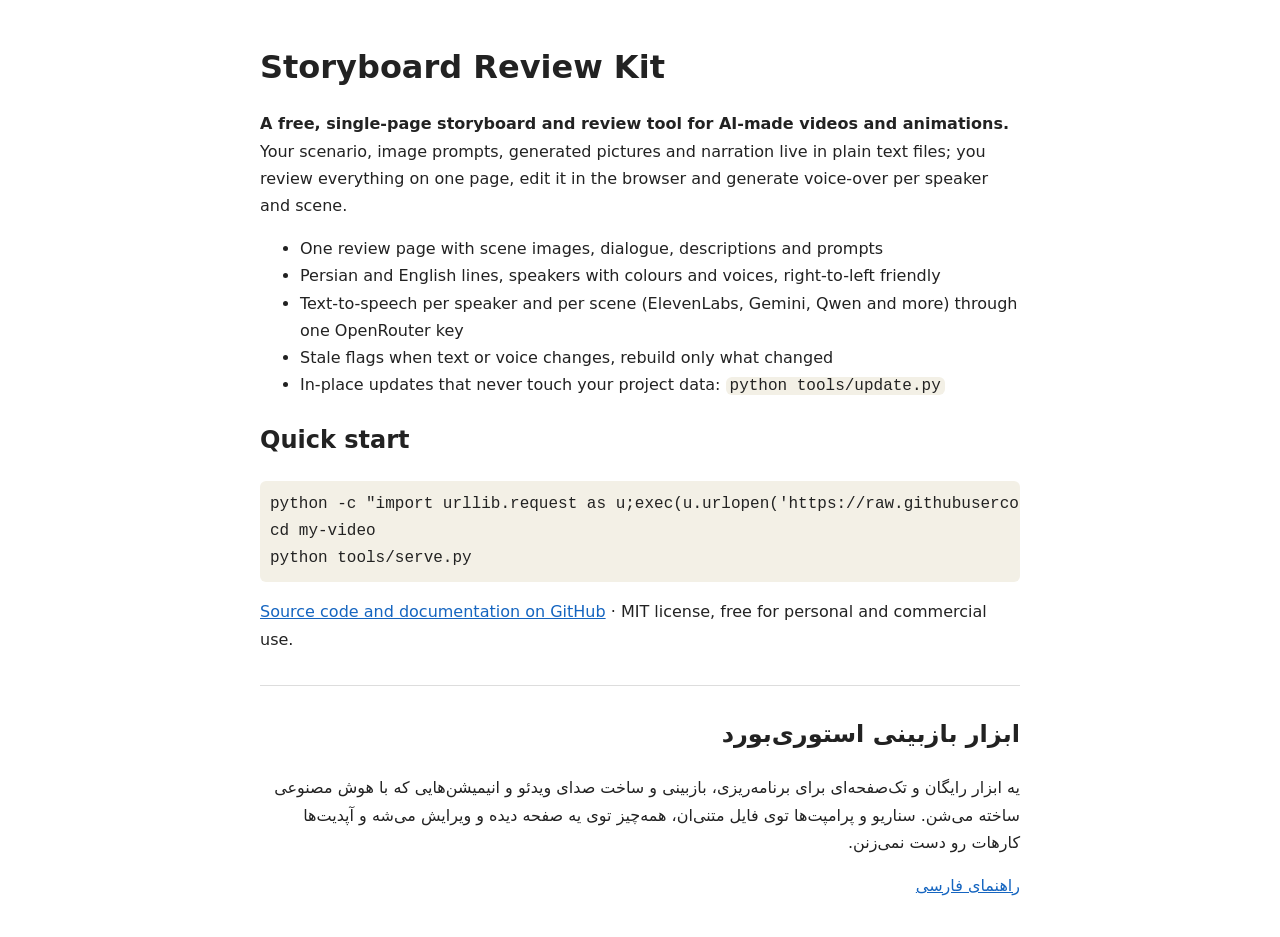
==== docs/index.html @ 9cbb5c78 "نسخهٔ اول ابزار بازبینی استوری‌بورد: صفحهٔ بازبینی، ساخت صدا و آپدیت درجا Co-Authored-By: Claude Son" ====
<!DOCTYPE html>
<html lang="en">
<head>
<meta charset="utf-8">
<meta name="viewport" content="width=device-width,initial-scale=1">
<title>Storyboard Review Kit: free storyboard and voice-over review tool for AI videos</title>
<meta name="description" content="Free open-source one-page storyboard tool: review scenes, images, prompts and dialogue, edit in the browser, generate voice-over per speaker with ElevenLabs, Gemini and more. Persian and English. MIT license.">
<meta name="keywords" content="storyboard tool, AI video production, text to speech, voice-over, scenario editor, image prompts, animation pipeline, Persian, Farsi, OpenRouter, ElevenLabs, Google Flow">
<link rel="canonical" href="https://alishafiee1.github.io/storyboard-review-kit/">
<meta property="og:type" content="website">
<meta property="og:title" content="Storyboard Review Kit">
<meta property="og:description" content="Free one-page storyboard and voice-over review tool for AI-made videos. Plain-text projects, in-browser editing, per-speaker voices.">
<meta property="og:url" content="https://alishafiee1.github.io/storyboard-review-kit/">
<meta name="twitter:card" content="summary">
<script type="application/ld+json">
{"@context":"https://schema.org","@type":"SoftwareSourceCode","name":"Storyboard Review Kit","description":"Free one-page storyboard, review and voice-over tool for AI-made videos and animations.","codeRepository":"https://github.com/alishafiee1/storyboard-review-kit","programmingLanguage":["Python","JavaScript","HTML"],"license":"https://opensource.org/licenses/MIT","inLanguage":["en","fa"],"author":{"@type":"Person","name":"Ali Shafiee","url":"https://github.com/alishafiee1"}}
</script>
<style>body{font:16px/1.7 system-ui,sans-serif;max-width:760px;margin:40px auto;padding:0 16px;color:#222}code,pre{background:#f3f0e6;border-radius:6px}pre{padding:10px;overflow:auto}code{padding:0 4px}a{color:#1565c0}h1{margin-bottom:0}.fa{direction:rtl;text-align:right;margin-top:32px;border-top:1px solid #ddd;padding-top:8px}</style>
</head>
<body>
<h1>Storyboard Review Kit</h1>
<p><b>A free, single-page storyboard and review tool for AI-made videos and animations.</b> Your scenario, image prompts, generated pictures and narration live in plain text files; you review everything on one page, edit it in the browser and generate voice-over per speaker and scene.</p>
<ul>
<li>One review page with scene images, dialogue, descriptions and prompts</li>
<li>Persian and English lines, speakers with colours and voices, right-to-left friendly</li>
<li>Text-to-speech per speaker and per scene (ElevenLabs, Gemini, Qwen and more) through one OpenRouter key</li>
<li>Stale flags when text or voice changes, rebuild only what changed</li>
<li>In-place updates that never touch your project data: <code>python tools/update.py</code></li>
</ul>
<h2>Quick start</h2>
<pre>python -c "import urllib.request as u;exec(u.urlopen('https://raw.githubusercontent.com/alishafiee1/storyboard-review-kit/main/tools/update.py').read())" --new my-video
cd my-video
python tools/serve.py</pre>
<p><a href="https://github.com/alishafiee1/storyboard-review-kit">Source code and documentation on GitHub</a> · MIT license, free for personal and commercial use.</p>
<div class="fa" lang="fa" dir="rtl"><h2>ابزار بازبینی استوری‌بورد</h2>
<p>یه ابزار رایگان و تک‌صفحه‌ای برای برنامه‌ریزی، بازبینی و ساخت صدای ویدئو و انیمیشن‌هایی که با هوش مصنوعی ساخته می‌شن. سناریو و پرامپت‌ها توی فایل متنی‌ان، همه‌چیز توی یه صفحه دیده و ویرایش می‌شه و آپدیت‌ها کارهات رو دست نمی‌زنن.</p>
<p><a href="https://github.com/alishafiee1/storyboard-review-kit/blob/main/README.fa.md">راهنمای فارسی</a></p></div>
</body>
</html>
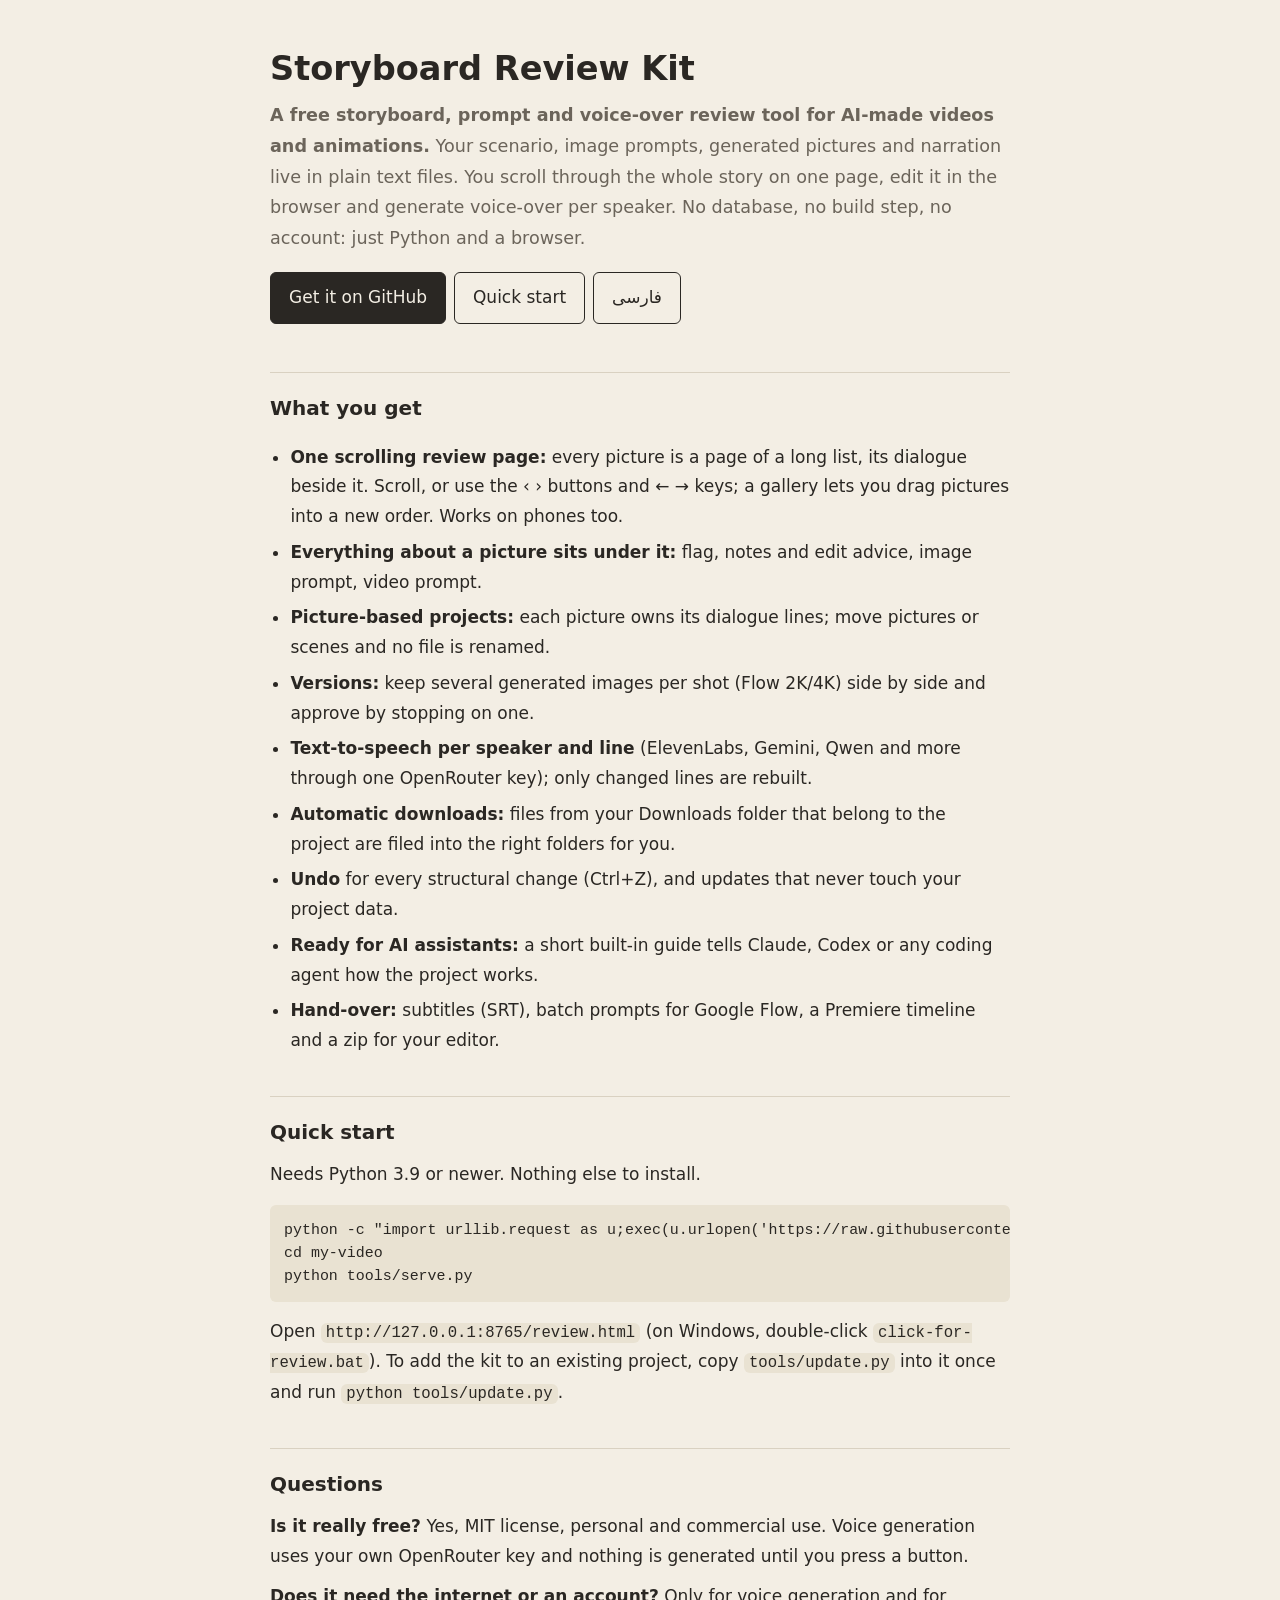
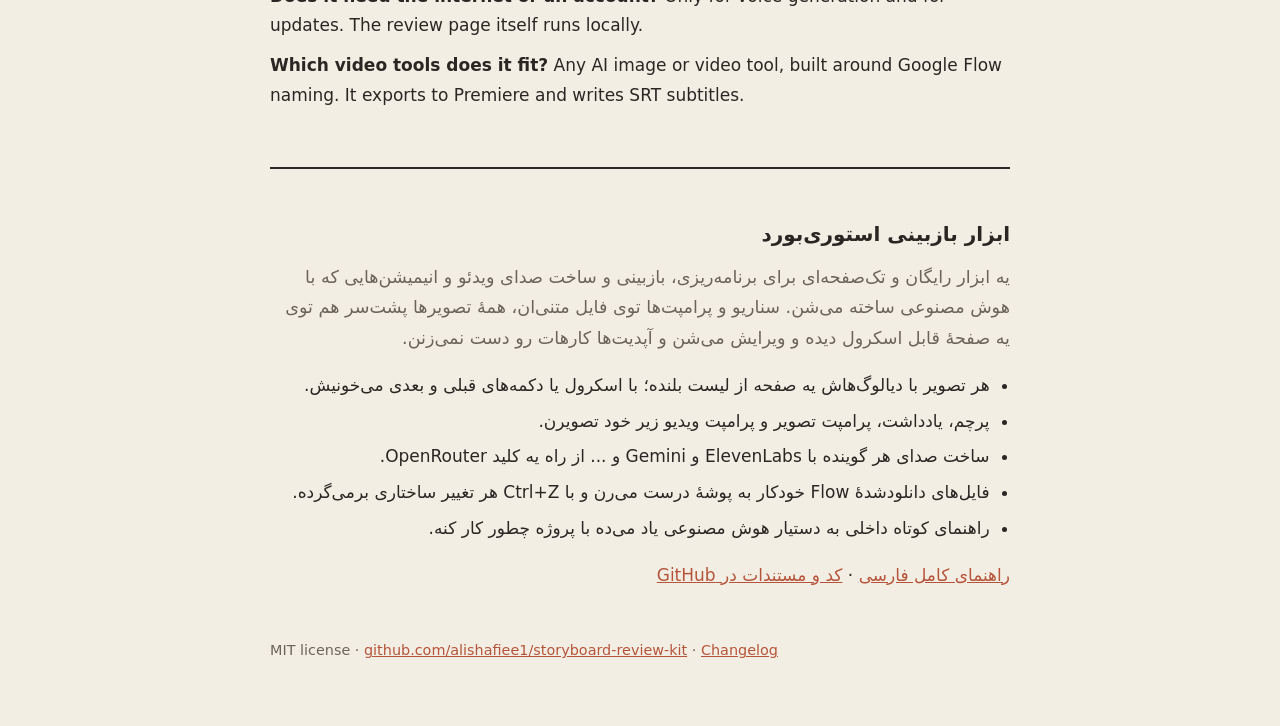
==== commit 7d9adb9b: "نسخهٔ ۲٫۴: صفحهٔ بازبینی حالا یک لیست بلند قابل اسکرول است (هر تصویر با دیالوگ‌هایش یک صفحه؛ دکمه‌ها" ====
--- a/docs/index.html
+++ b/docs/index.html
@@ -3,37 +3,87 @@
 <head>
 <meta charset="utf-8">
 <meta name="viewport" content="width=device-width,initial-scale=1">
-<title>Storyboard Review Kit: free storyboard and voice-over review tool for AI videos</title>
-<meta name="description" content="Free open-source one-page storyboard tool: review scenes, images, prompts and dialogue, edit in the browser, generate voice-over per speaker with ElevenLabs, Gemini and more. Persian and English. MIT license.">
-<meta name="keywords" content="storyboard tool, AI video production, text to speech, voice-over, scenario editor, image prompts, animation pipeline, Persian, Farsi, OpenRouter, ElevenLabs, Google Flow">
+<title>Storyboard Review Kit: free storyboard, prompt and voice-over review tool for AI videos</title>
+<meta name="google-site-verification" content="4BKxeyVs1309lyRhzwXUnrfFYp3hBZ9AURDtoxBOxXw" />
+<meta name="description" content="Free open-source storyboard tool for AI-made videos: scroll through every scene picture with its dialogue, edit in the browser, keep image prompts, versions and voice-over per speaker (ElevenLabs, Gemini via OpenRouter). Plain text files, undo, Premiere export. Persian and English. MIT license.">
+<meta name="keywords" content="storyboard tool, AI video production, text to speech, voice-over, scenario editor, image prompts, Google Flow, Premiere export, animation pipeline, Persian, Farsi, OpenRouter, ElevenLabs">
 <link rel="canonical" href="https://alishafiee1.github.io/storyboard-review-kit/">
+<link rel="alternate" hreflang="en" href="https://alishafiee1.github.io/storyboard-review-kit/">
+<link rel="alternate" hreflang="fa" href="https://alishafiee1.github.io/storyboard-review-kit/#fa">
 <meta property="og:type" content="website">
 <meta property="og:title" content="Storyboard Review Kit">
-<meta property="og:description" content="Free one-page storyboard and voice-over review tool for AI-made videos. Plain-text projects, in-browser editing, per-speaker voices.">
+<meta property="og:description" content="Free storyboard, prompt and voice-over review tool for AI-made videos. One scrolling page, plain-text projects, per-speaker voices, undo, Premiere export.">
 <meta property="og:url" content="https://alishafiee1.github.io/storyboard-review-kit/">
 <meta name="twitter:card" content="summary">
 <script type="application/ld+json">
-{"@context":"https://schema.org","@type":"SoftwareSourceCode","name":"Storyboard Review Kit","description":"Free one-page storyboard, review and voice-over tool for AI-made videos and animations.","codeRepository":"https://github.com/alishafiee1/storyboard-review-kit","programmingLanguage":["Python","JavaScript","HTML"],"license":"https://opensource.org/licenses/MIT","inLanguage":["en","fa"],"author":{"@type":"Person","name":"Ali Shafiee","url":"https://github.com/alishafiee1"}}
+{"@context":"https://schema.org","@type":"SoftwareApplication","name":"Storyboard Review Kit","applicationCategory":"MultimediaApplication","operatingSystem":"Windows, macOS, Linux","description":"Free storyboard, review and voice-over tool for AI-made videos and animations: one scrolling review page, plain-text projects, image versions, per-speaker text-to-speech, undo and Premiere export.","softwareVersion":"2.4.0","url":"https://alishafiee1.github.io/storyboard-review-kit/","downloadUrl":"https://github.com/alishafiee1/storyboard-review-kit","codeRepository":"https://github.com/alishafiee1/storyboard-review-kit","programmingLanguage":["Python","JavaScript","HTML"],"license":"https://opensource.org/licenses/MIT","inLanguage":["en","fa"],"offers":{"@type":"Offer","price":"0","priceCurrency":"USD"},"author":{"@type":"Person","name":"Ali Shafiee","url":"https://github.com/alishafiee1"}}
 </script>
-<style>body{font:16px/1.7 system-ui,sans-serif;max-width:760px;margin:40px auto;padding:0 16px;color:#222}code,pre{background:#f3f0e6;border-radius:6px}pre{padding:10px;overflow:auto}code{padding:0 4px}a{color:#1565c0}h1{margin-bottom:0}.fa{direction:rtl;text-align:right;margin-top:32px;border-top:1px solid #ddd;padding-top:8px}</style>
+<style>
+:root{--paper:#f3eee4;--ink:#2a2723;--muted:#6b645a;--line:#d9d1c1;--accent:#b5543a}
+*{box-sizing:border-box}
+body{margin:0;background:var(--paper);color:var(--ink);font:17px/1.75 system-ui,"Segoe UI",Tahoma,sans-serif}
+main{max-width:780px;margin:0 auto;padding:48px 20px 64px}
+h1{font-size:2.1rem;line-height:1.25;margin:0 0 8px}
+h2{font-size:1.25rem;margin:40px 0 10px;padding-top:18px;border-top:1px solid var(--line)}
+p{margin:10px 0}
+.lead{font-size:1.1rem;color:var(--muted)}
+ul{padding-left:1.2em}li{margin:6px 0}
+a{color:var(--accent)}
+code,pre{font-family:ui-monospace,Consolas,monospace;background:#e9e2d2;border-radius:6px}
+code{padding:1px 5px;font-size:.92em}
+pre{padding:14px;overflow:auto;font-size:.88em;line-height:1.55}
+.cta{display:inline-block;margin:8px 8px 8px 0;padding:10px 18px;border:1px solid var(--ink);border-radius:6px;color:var(--ink);text-decoration:none}
+.cta.main{background:var(--ink);color:var(--paper)}
+.fa{direction:rtl;text-align:right;margin-top:56px;padding-top:8px;border-top:2px solid var(--ink)}
+.fa ul{padding-left:0;padding-right:1.2em}
+footer{margin-top:48px;color:var(--muted);font-size:.9rem}
+</style>
 </head>
 <body>
+<main>
 <h1>Storyboard Review Kit</h1>
-<p><b>A free, single-page storyboard and review tool for AI-made videos and animations.</b> Your scenario, image prompts, generated pictures and narration live in plain text files; you review everything on one page, edit it in the browser and generate voice-over per speaker and scene.</p>
+<p class="lead"><b>A free storyboard, prompt and voice-over review tool for AI-made videos and animations.</b> Your scenario, image prompts, generated pictures and narration live in plain text files. You scroll through the whole story on one page, edit it in the browser and generate voice-over per speaker. No database, no build step, no account: just Python and a browser.</p>
+<p><a class="cta main" href="https://github.com/alishafiee1/storyboard-review-kit">Get it on GitHub</a><a class="cta" href="#quick-start">Quick start</a><a class="cta" href="#fa">فارسی</a></p>
+
+<h2>What you get</h2>
 <ul>
-<li>One review page with scene images, dialogue, descriptions and prompts</li>
-<li>Persian and English lines, speakers with colours and voices, right-to-left friendly</li>
-<li>Text-to-speech per speaker and per scene (ElevenLabs, Gemini, Qwen and more) through one OpenRouter key</li>
-<li>Stale flags when text or voice changes, rebuild only what changed</li>
-<li>In-place updates that never touch your project data: <code>python tools/update.py</code></li>
+<li><b>One scrolling review page:</b> every picture is a page of a long list, its dialogue beside it. Scroll, or use the ‹ › buttons and ← → keys; a gallery lets you drag pictures into a new order. Works on phones too.</li>
+<li><b>Everything about a picture sits under it:</b> flag, notes and edit advice, image prompt, video prompt.</li>
+<li><b>Picture-based projects:</b> each picture owns its dialogue lines; move pictures or scenes and no file is renamed.</li>
+<li><b>Versions:</b> keep several generated images per shot (Flow 2K/4K) side by side and approve by stopping on one.</li>
+<li><b>Text-to-speech per speaker and line</b> (ElevenLabs, Gemini, Qwen and more through one OpenRouter key); only changed lines are rebuilt.</li>
+<li><b>Automatic downloads:</b> files from your Downloads folder that belong to the project are filed into the right folders for you.</li>
+<li><b>Undo</b> for every structural change (Ctrl+Z), and updates that never touch your project data.</li>
+<li><b>Ready for AI assistants:</b> a short built-in guide tells Claude, Codex or any coding agent how the project works.</li>
+<li><b>Hand-over:</b> subtitles (SRT), batch prompts for Google Flow, a Premiere timeline and a zip for your editor.</li>
 </ul>
-<h2>Quick start</h2>
+
+<h2 id="quick-start">Quick start</h2>
+<p>Needs Python 3.9 or newer. Nothing else to install.</p>
 <pre>python -c "import urllib.request as u;exec(u.urlopen('https://raw.githubusercontent.com/alishafiee1/storyboard-review-kit/main/tools/update.py').read())" --new my-video
 cd my-video
 python tools/serve.py</pre>
-<p><a href="https://github.com/alishafiee1/storyboard-review-kit">Source code and documentation on GitHub</a> · MIT license, free for personal and commercial use.</p>
-<div class="fa" lang="fa" dir="rtl"><h2>ابزار بازبینی استوری‌بورد</h2>
-<p>یه ابزار رایگان و تک‌صفحه‌ای برای برنامه‌ریزی، بازبینی و ساخت صدای ویدئو و انیمیشن‌هایی که با هوش مصنوعی ساخته می‌شن. سناریو و پرامپت‌ها توی فایل متنی‌ان، همه‌چیز توی یه صفحه دیده و ویرایش می‌شه و آپدیت‌ها کارهات رو دست نمی‌زنن.</p>
-<p><a href="https://github.com/alishafiee1/storyboard-review-kit/blob/main/README.fa.md">راهنمای فارسی</a></p></div>
+<p>Open <code>http://127.0.0.1:8765/review.html</code> (on Windows, double-click <code>click-for-review.bat</code>). To add the kit to an existing project, copy <code>tools/update.py</code> into it once and run <code>python tools/update.py</code>.</p>
+
+<h2>Questions</h2>
+<p><b>Is it really free?</b> Yes, MIT license, personal and commercial use. Voice generation uses your own OpenRouter key and nothing is generated until you press a button.</p>
+<p><b>Does it need the internet or an account?</b> Only for voice generation and for updates. The review page itself runs locally.</p>
+<p><b>Which video tools does it fit?</b> Any AI image or video tool, built around Google Flow naming. It exports to Premiere and writes SRT subtitles.</p>
+
+<div class="fa" id="fa" lang="fa" dir="rtl">
+<h2 style="border:0;padding-top:0">ابزار بازبینی استوری‌بورد</h2>
+<p class="lead">یه ابزار رایگان و تک‌صفحه‌ای برای برنامه‌ریزی، بازبینی و ساخت صدای ویدئو و انیمیشن‌هایی که با هوش مصنوعی ساخته می‌شن. سناریو و پرامپت‌ها توی فایل متنی‌ان، همهٔ تصویرها پشت‌سر هم توی یه صفحهٔ قابل اسکرول دیده و ویرایش می‌شن و آپدیت‌ها کارهات رو دست نمی‌زنن.</p>
+<ul>
+<li>هر تصویر با دیالوگ‌هاش یه صفحه از لیست بلنده؛ با اسکرول یا دکمه‌های قبلی و بعدی می‌خونیش.</li>
+<li>پرچم، یادداشت، پرامپت تصویر و پرامپت ویدیو زیر خود تصویرن.</li>
+<li>ساخت صدای هر گوینده با ElevenLabs و Gemini و ... از راه یه کلید OpenRouter.</li>
+<li>فایل‌های دانلودشدهٔ Flow خودکار به پوشهٔ درست می‌رن و با Ctrl+Z هر تغییر ساختاری برمی‌گرده.</li>
+<li>راهنمای کوتاه داخلی به دستیار هوش مصنوعی یاد می‌ده با پروژه چطور کار کنه.</li>
+</ul>
+<p><a href="https://github.com/alishafiee1/storyboard-review-kit/blob/main/README.fa.md">راهنمای کامل فارسی</a> · <a href="https://github.com/alishafiee1/storyboard-review-kit">کد و مستندات در GitHub</a></p>
+</div>
+
+<footer>MIT license · <a href="https://github.com/alishafiee1/storyboard-review-kit">github.com/alishafiee1/storyboard-review-kit</a> · <a href="https://github.com/alishafiee1/storyboard-review-kit/blob/main/CHANGELOG.md">Changelog</a></footer>
+</main>
 </body>
 </html>
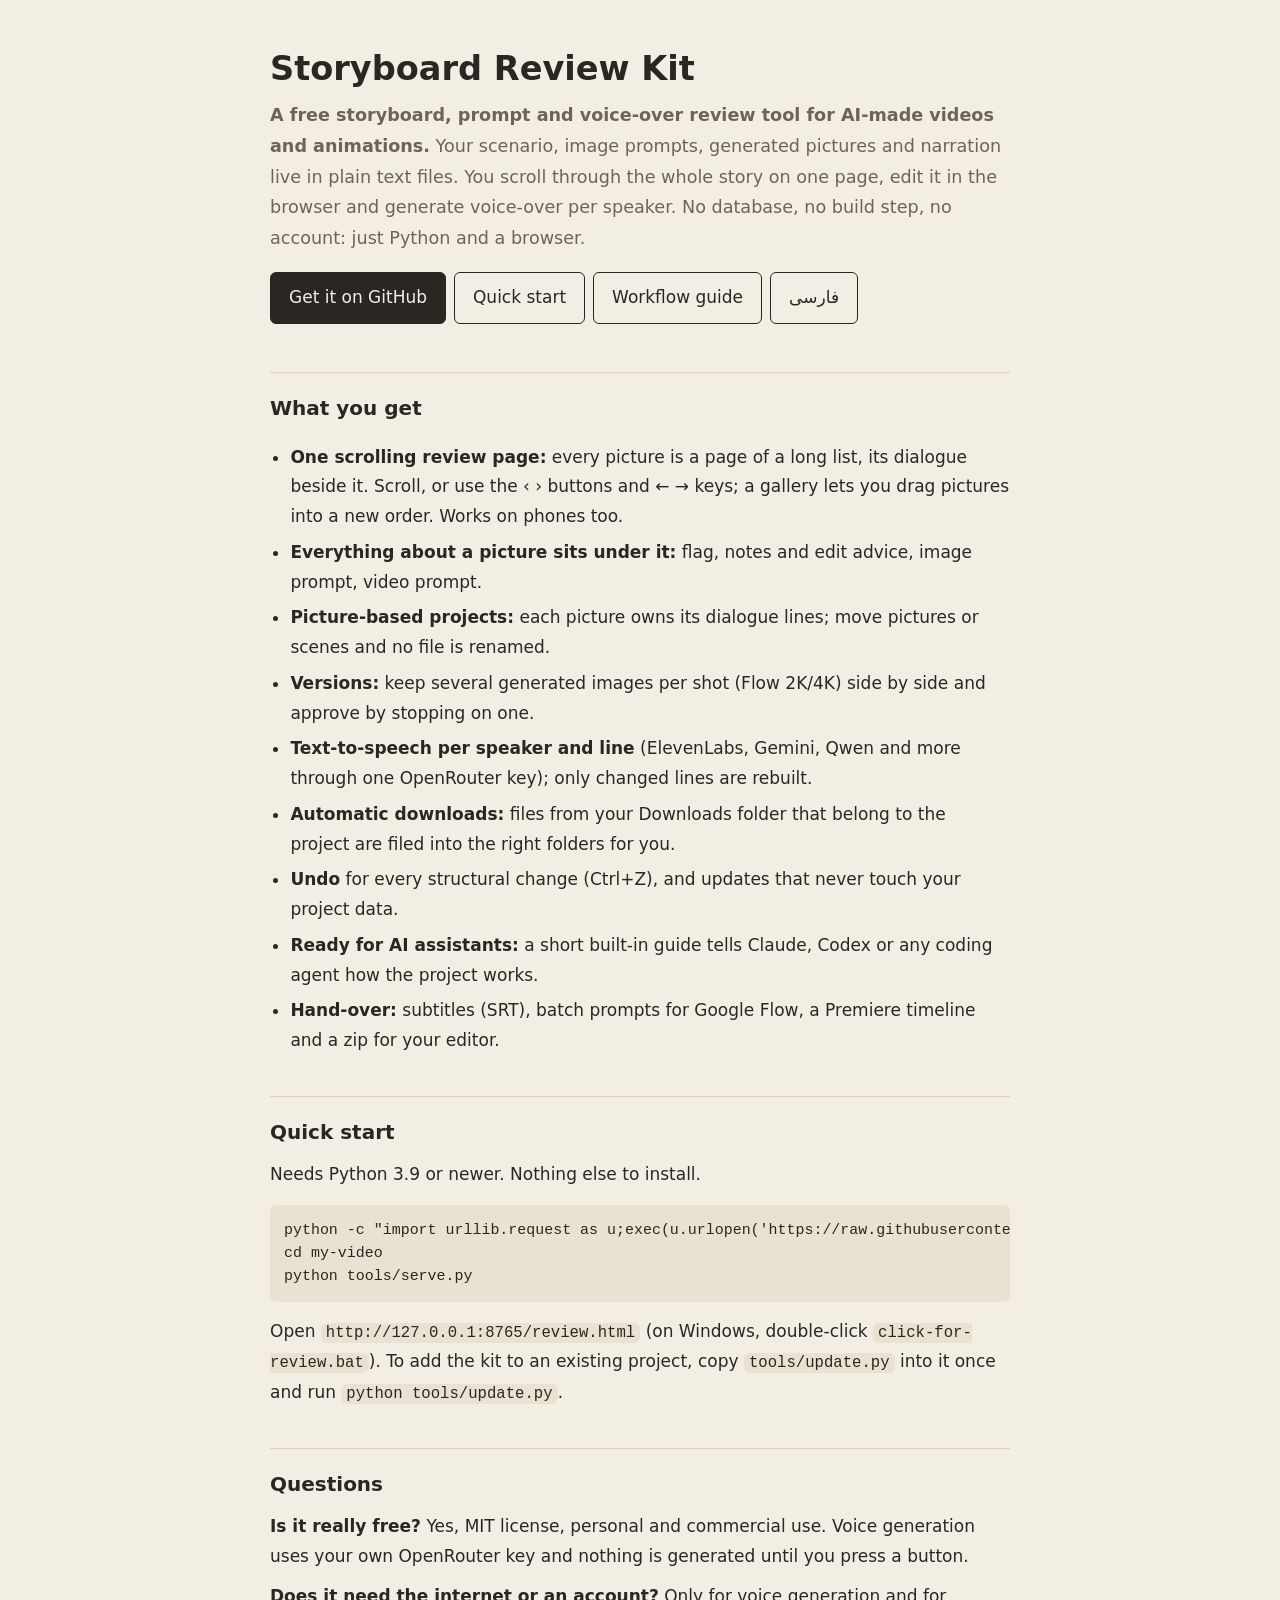
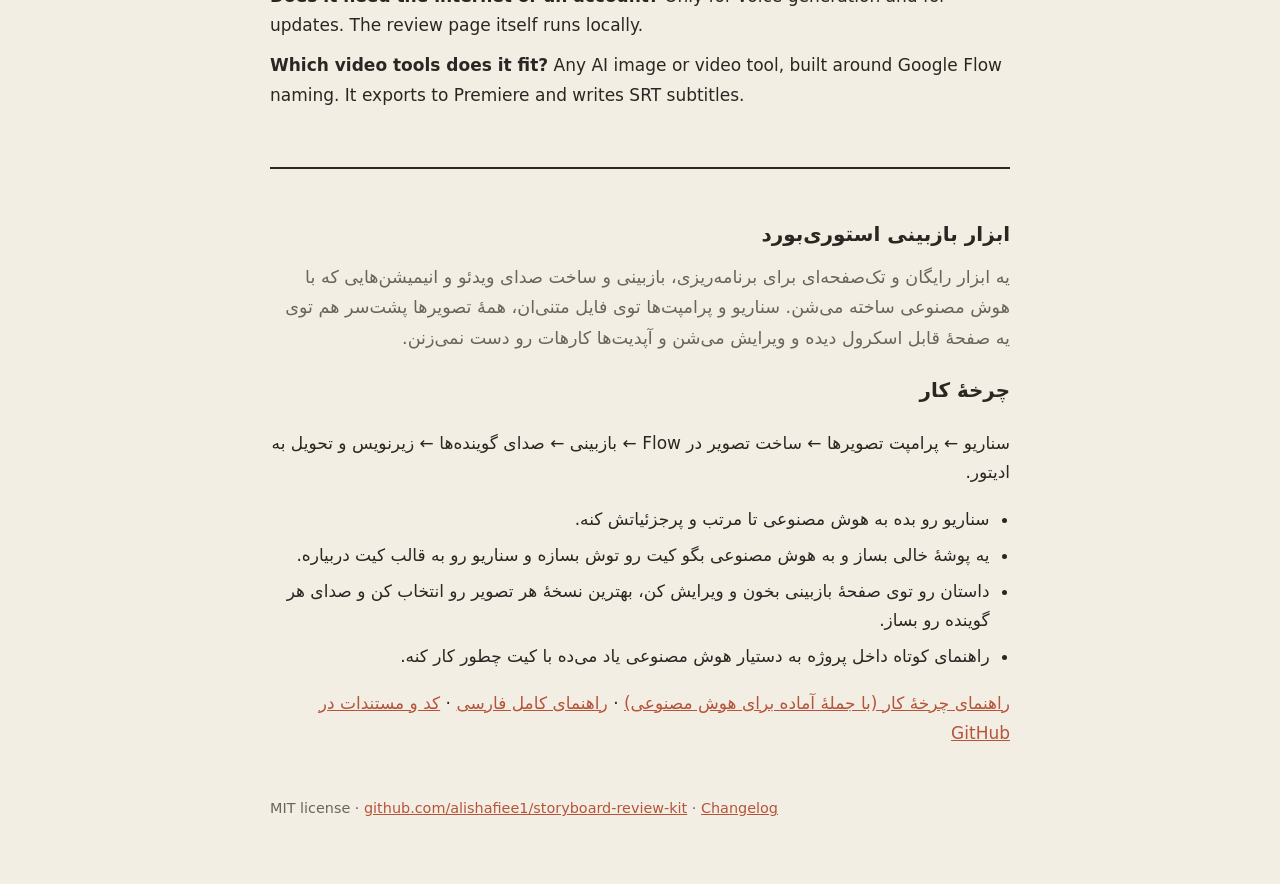
==== commit 02126499: "نسخهٔ ۲٫۵: پنل تنظیمات در منو (کلید OpenRouter با دکمهٔ تست، روشن و خاموش‌کردن نگهبان دانلودها و عوض" ====
--- a/docs/index.html
+++ b/docs/index.html
@@ -16,7 +16,7 @@
 <meta property="og:url" content="https://alishafiee1.github.io/storyboard-review-kit/">
 <meta name="twitter:card" content="summary">
 <script type="application/ld+json">
-{"@context":"https://schema.org","@type":"SoftwareApplication","name":"Storyboard Review Kit","applicationCategory":"MultimediaApplication","operatingSystem":"Windows, macOS, Linux","description":"Free storyboard, review and voice-over tool for AI-made videos and animations: one scrolling review page, plain-text projects, image versions, per-speaker text-to-speech, undo and Premiere export.","softwareVersion":"2.4.0","url":"https://alishafiee1.github.io/storyboard-review-kit/","downloadUrl":"https://github.com/alishafiee1/storyboard-review-kit","codeRepository":"https://github.com/alishafiee1/storyboard-review-kit","programmingLanguage":["Python","JavaScript","HTML"],"license":"https://opensource.org/licenses/MIT","inLanguage":["en","fa"],"offers":{"@type":"Offer","price":"0","priceCurrency":"USD"},"author":{"@type":"Person","name":"Ali Shafiee","url":"https://github.com/alishafiee1"}}
+{"@context":"https://schema.org","@type":"SoftwareApplication","name":"Storyboard Review Kit","applicationCategory":"MultimediaApplication","operatingSystem":"Windows, macOS, Linux","description":"Free storyboard, review and voice-over tool for AI-made videos and animations: one scrolling review page, plain-text projects, image versions, per-speaker text-to-speech, undo and Premiere export.","softwareVersion":"2.5.0","url":"https://alishafiee1.github.io/storyboard-review-kit/","downloadUrl":"https://github.com/alishafiee1/storyboard-review-kit","codeRepository":"https://github.com/alishafiee1/storyboard-review-kit","programmingLanguage":["Python","JavaScript","HTML"],"license":"https://opensource.org/licenses/MIT","inLanguage":["en","fa"],"offers":{"@type":"Offer","price":"0","priceCurrency":"USD"},"author":{"@type":"Person","name":"Ali Shafiee","url":"https://github.com/alishafiee1"}}
 </script>
 <style>
 :root{--paper:#f3eee4;--ink:#2a2723;--muted:#6b645a;--line:#d9d1c1;--accent:#b5543a}
@@ -43,7 +43,7 @@
 <main>
 <h1>Storyboard Review Kit</h1>
 <p class="lead"><b>A free storyboard, prompt and voice-over review tool for AI-made videos and animations.</b> Your scenario, image prompts, generated pictures and narration live in plain text files. You scroll through the whole story on one page, edit it in the browser and generate voice-over per speaker. No database, no build step, no account: just Python and a browser.</p>
-<p><a class="cta main" href="https://github.com/alishafiee1/storyboard-review-kit">Get it on GitHub</a><a class="cta" href="#quick-start">Quick start</a><a class="cta" href="#fa">فارسی</a></p>
+<p><a class="cta main" href="https://github.com/alishafiee1/storyboard-review-kit">Get it on GitHub</a><a class="cta" href="#quick-start">Quick start</a><a class="cta" href="https://github.com/alishafiee1/storyboard-review-kit/blob/main/WORKFLOW.md">Workflow guide</a><a class="cta" href="#fa">فارسی</a></p>
 
 <h2>What you get</h2>
 <ul>
@@ -73,14 +73,15 @@
 <div class="fa" id="fa" lang="fa" dir="rtl">
 <h2 style="border:0;padding-top:0">ابزار بازبینی استوری‌بورد</h2>
 <p class="lead">یه ابزار رایگان و تک‌صفحه‌ای برای برنامه‌ریزی، بازبینی و ساخت صدای ویدئو و انیمیشن‌هایی که با هوش مصنوعی ساخته می‌شن. سناریو و پرامپت‌ها توی فایل متنی‌ان، همهٔ تصویرها پشت‌سر هم توی یه صفحهٔ قابل اسکرول دیده و ویرایش می‌شن و آپدیت‌ها کارهات رو دست نمی‌زنن.</p>
+<h3>چرخهٔ کار</h3>
+<p>سناریو ← پرامپت تصویرها ← ساخت تصویر در Flow ← بازبینی ← صدای گوینده‌ها ← زیرنویس و تحویل به ادیتور.</p>
 <ul>
-<li>هر تصویر با دیالوگ‌هاش یه صفحه از لیست بلنده؛ با اسکرول یا دکمه‌های قبلی و بعدی می‌خونیش.</li>
-<li>پرچم، یادداشت، پرامپت تصویر و پرامپت ویدیو زیر خود تصویرن.</li>
-<li>ساخت صدای هر گوینده با ElevenLabs و Gemini و ... از راه یه کلید OpenRouter.</li>
-<li>فایل‌های دانلودشدهٔ Flow خودکار به پوشهٔ درست می‌رن و با Ctrl+Z هر تغییر ساختاری برمی‌گرده.</li>
-<li>راهنمای کوتاه داخلی به دستیار هوش مصنوعی یاد می‌ده با پروژه چطور کار کنه.</li>
+<li>سناریو رو بده به هوش مصنوعی تا مرتب و پرجزئیاتش کنه.</li>
+<li>یه پوشهٔ خالی بساز و به هوش مصنوعی بگو کیت رو توش بسازه و سناریو رو به قالب کیت دربیاره.</li>
+<li>داستان رو توی صفحهٔ بازبینی بخون و ویرایش کن، بهترین نسخهٔ هر تصویر رو انتخاب کن و صدای هر گوینده رو بساز.</li>
+<li>راهنمای کوتاه داخل پروژه به دستیار هوش مصنوعی یاد می‌ده با کیت چطور کار کنه.</li>
 </ul>
-<p><a href="https://github.com/alishafiee1/storyboard-review-kit/blob/main/README.fa.md">راهنمای کامل فارسی</a> · <a href="https://github.com/alishafiee1/storyboard-review-kit">کد و مستندات در GitHub</a></p>
+<p><a href="https://github.com/alishafiee1/storyboard-review-kit/blob/main/WORKFLOW.fa.md">راهنمای چرخهٔ کار (با جملهٔ آماده برای هوش مصنوعی)</a> · <a href="https://github.com/alishafiee1/storyboard-review-kit/blob/main/README.fa.md">راهنمای کامل فارسی</a> · <a href="https://github.com/alishafiee1/storyboard-review-kit">کد و مستندات در GitHub</a></p>
 </div>
 
 <footer>MIT license · <a href="https://github.com/alishafiee1/storyboard-review-kit">github.com/alishafiee1/storyboard-review-kit</a> · <a href="https://github.com/alishafiee1/storyboard-review-kit/blob/main/CHANGELOG.md">Changelog</a></footer>
